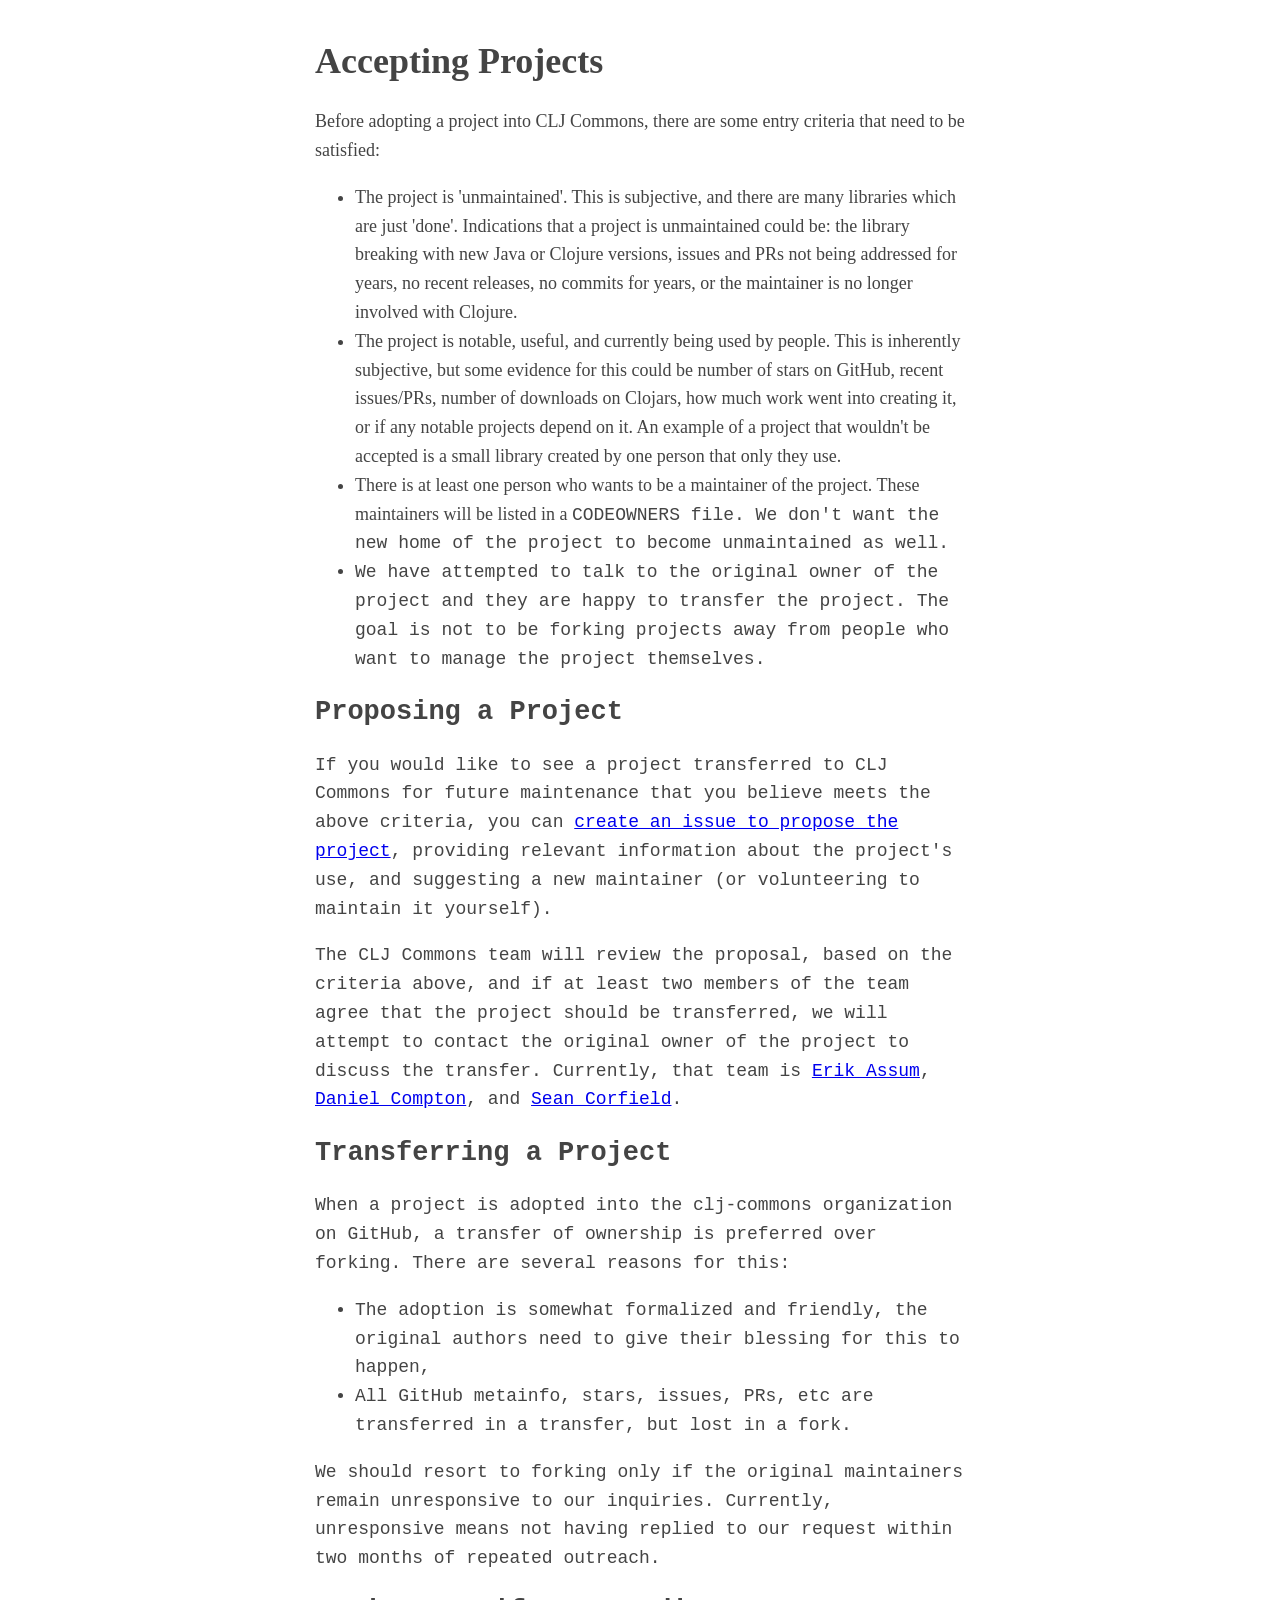
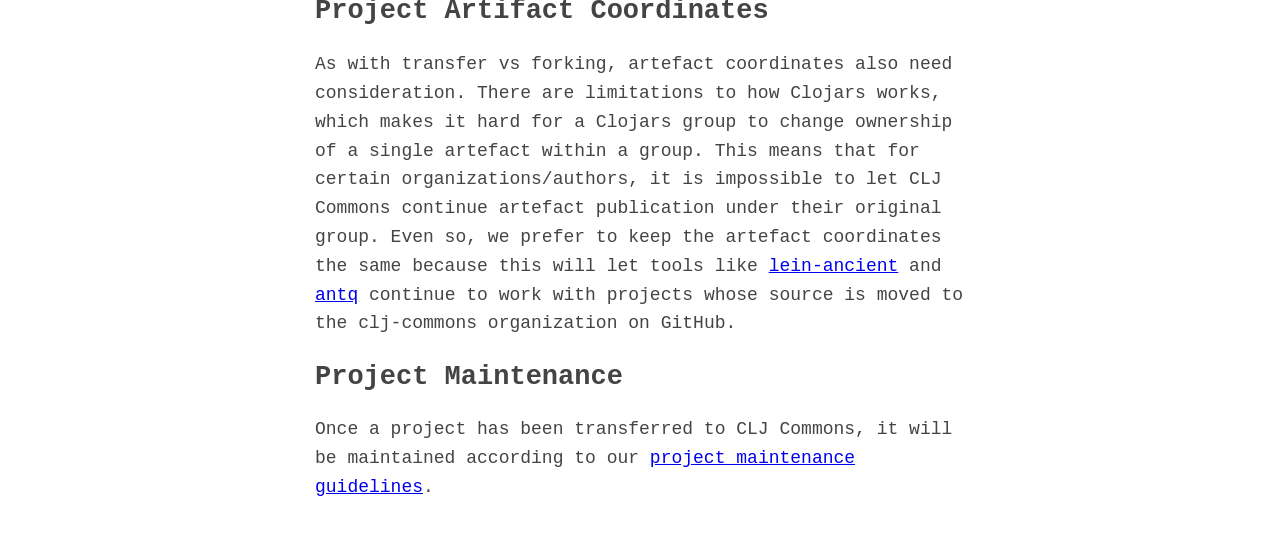
==== accepting-projects.html @ 5a81a06d "draft accepting/maintaining pages" ====
<head>
    <style type="text/css">
        body {
            margin: 40px auto;
            max-width: 650px;
            line-height: 1.6;
            font-size: 18px;
            color: #444;
            padding: 0 10px
        }

        h1,
        h2,
        h3 {
            line-height: 1.2
        }
    </style>
</head>

<body>
    <h1>Accepting Projects</h1>

<p>Before adopting a project into CLJ Commons, there are some entry criteria that need to be satisfied:</p>

<ul>
<li>The project is 'unmaintained'. This is subjective, and there are many libraries which are just 'done'. Indications that a project is unmaintained could be: the library breaking with new Java or Clojure versions, issues and PRs not being addressed for years, no recent releases, no commits for years, or the maintainer is no longer involved with Clojure.</li>
<li>The project is notable, useful, and currently being used by people. This is inherently subjective, but some evidence for this could be number of stars on GitHub, recent issues/PRs, number of downloads on Clojars, how much work went into creating it, or if any notable projects depend on it. An example of a project that wouldn't be accepted is a small library created by one person that only they use.</li>
<li>There is at least one person who wants to be a maintainer of the project. These maintainers will be listed in a <code>CODEOWNERS<code> file. We don't want the new home of the project to become unmaintained as well.</li>
<li>We have attempted to talk to the original owner of the project and they are happy to transfer the project. The goal is not to be forking projects away from people who want to manage the project themselves.</li>
</ul>

<h2>Proposing a Project</h2>

<p>If you would like to see a project transferred to CLJ Commons for future maintenance that you believe meets the above criteria, you can <a href="https://github.com/clj-commons/meta/issues">create an issue to propose the project</a>, providing relevant information about the project's use, and suggesting a new maintainer (or volunteering to maintain it yourself).</p>

<p>The CLJ Commons team will review the proposal, based on the criteria above, and if at least two members of the team agree that the project should be transferred, we will attempt to contact the original owner of the project to discuss the transfer. Currently, that team is <a href="https://github.com/slipset">Erik Assum</a>, <a href="https://github.com/danielcompton">Daniel Compton</a>, and <a href="https://github.com/seancorfield">Sean Corfield</a>.</p>

<h2>Transferring a Project</h2>

<p>When a project is adopted into the <code>clj-commons</code> organization on GitHub, a transfer of ownership is preferred over forking.
 There are several reasons for this:</p>
<ul>
<li>The adoption is somewhat formalized and friendly, the original authors need to give their blessing for
 this to happen,</li>
<li>All GitHub metainfo, stars, issues, PRs, etc are transferred in a transfer, but lost in a fork.</li>
</ul>
<p>We should resort to forking only if the original maintainers remain unresponsive to our inquiries.
 Currently, unresponsive means not having replied to our request within two months of repeated outreach.</p>

 <h2>Project Artifact Coordinates</h2>

 <p>As with transfer vs forking, artefact coordinates also need consideration. There are limitations to
 how Clojars works, which makes it hard for a Clojars group to change ownership of a single artefact
 within a group. This means that for certain organizations/authors, it is impossible to let CLJ Commons
 continue artefact publication under their original group. Even so, we prefer to keep the artefact coordinates the same
 because this will let tools like <a href="https://github.com/xsc/lein-ancient">lein-ancient</a> and <a href="https://github.com/liquidz/antq">antq</a> continue to work
 with projects whose source is moved to the <code>clj-commons</code> organization on GitHub.
</p>

<h2>Project Maintenance</h2>

<p>Once a project has been transferred to CLJ Commons, it will be maintained according to our <a href="https://clj-commons.org/maintaining-projects.html">project maintenance guidelines</a>.</p>

</body>
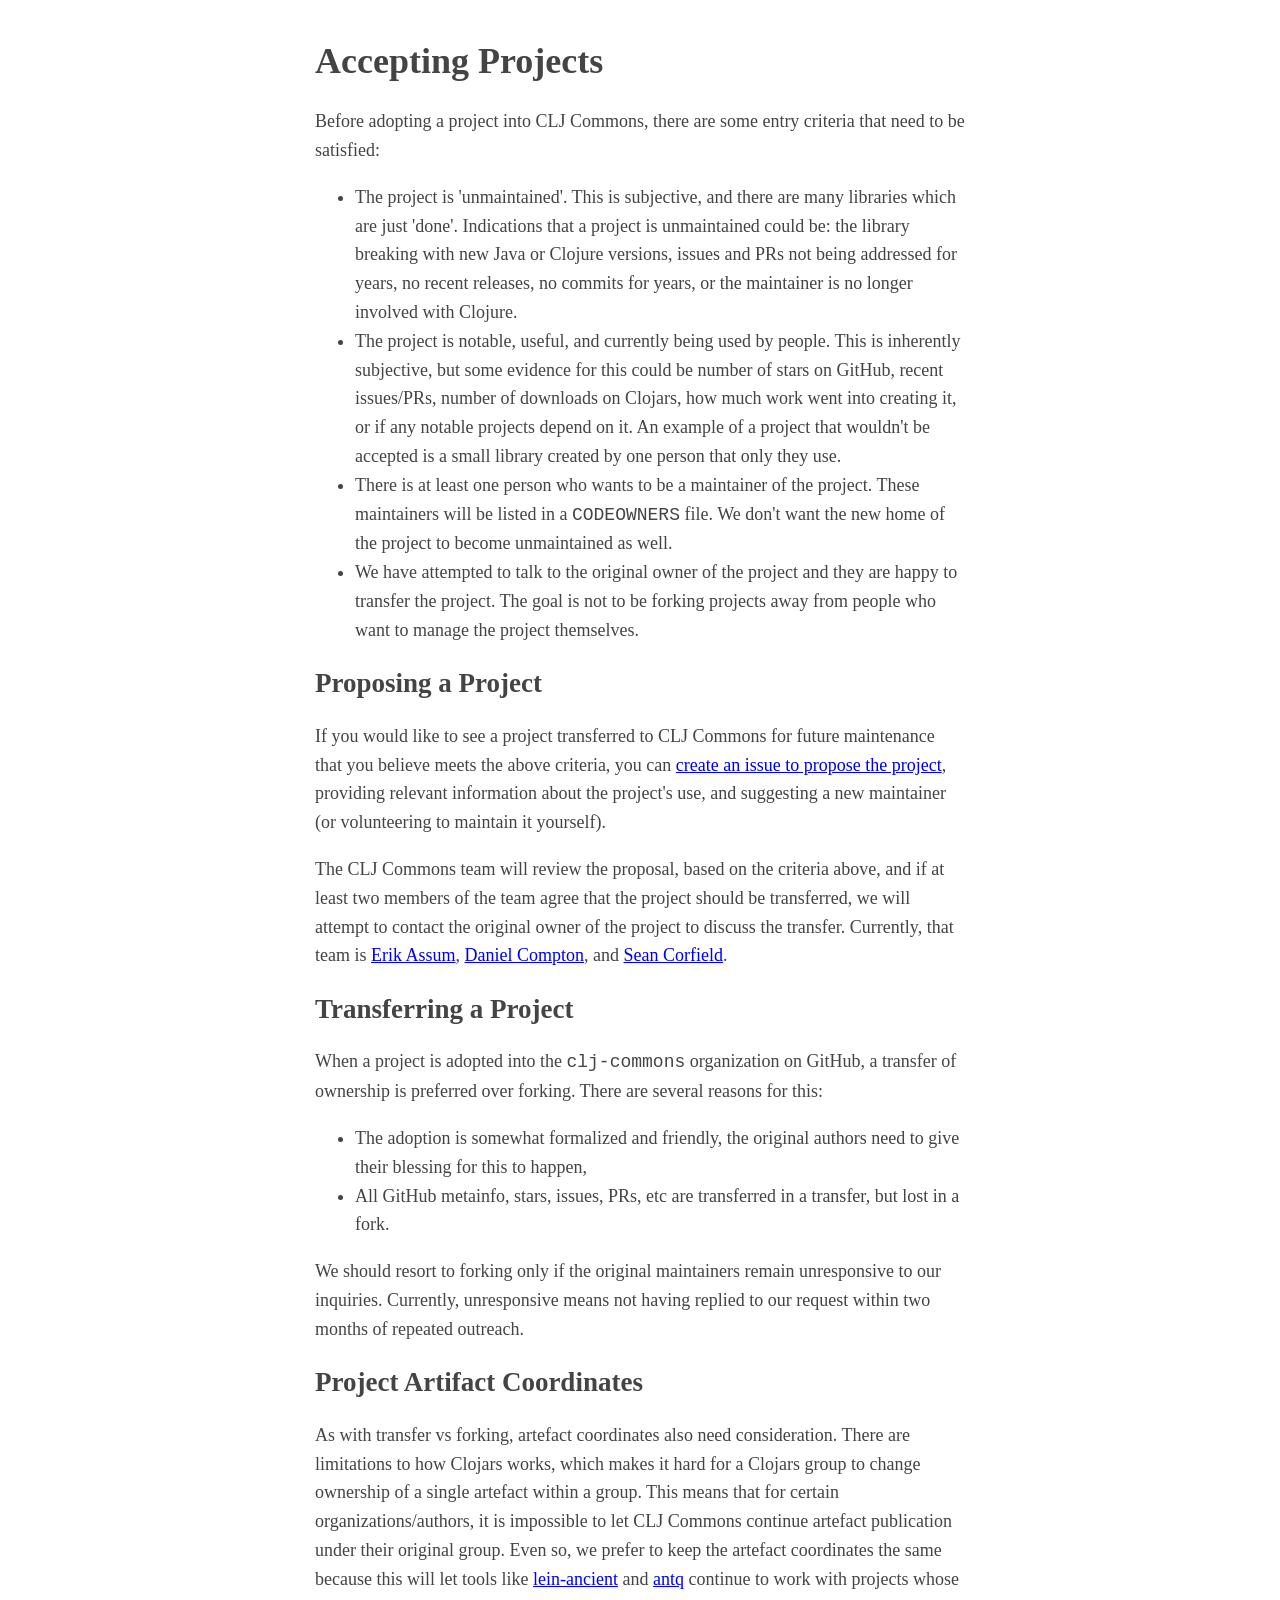
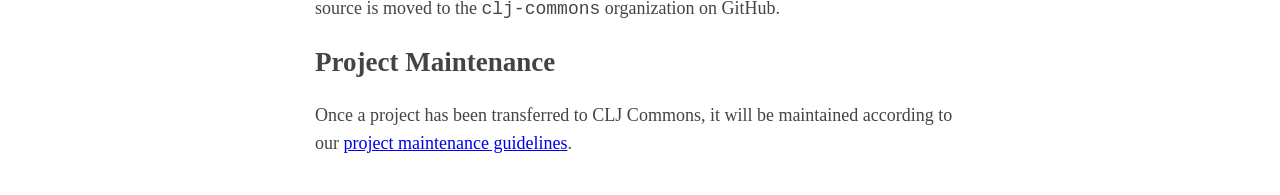
==== commit 64657a62: "fix formatting" ====
--- a/accepting-projects.html
+++ b/accepting-projects.html
@@ -25,7 +25,7 @@
 <ul>
 <li>The project is 'unmaintained'. This is subjective, and there are many libraries which are just 'done'. Indications that a project is unmaintained could be: the library breaking with new Java or Clojure versions, issues and PRs not being addressed for years, no recent releases, no commits for years, or the maintainer is no longer involved with Clojure.</li>
 <li>The project is notable, useful, and currently being used by people. This is inherently subjective, but some evidence for this could be number of stars on GitHub, recent issues/PRs, number of downloads on Clojars, how much work went into creating it, or if any notable projects depend on it. An example of a project that wouldn't be accepted is a small library created by one person that only they use.</li>
-<li>There is at least one person who wants to be a maintainer of the project. These maintainers will be listed in a <code>CODEOWNERS<code> file. We don't want the new home of the project to become unmaintained as well.</li>
+<li>There is at least one person who wants to be a maintainer of the project. These maintainers will be listed in a <code>CODEOWNERS</code> file. We don't want the new home of the project to become unmaintained as well.</li>
 <li>We have attempted to talk to the original owner of the project and they are happy to transfer the project. The goal is not to be forking projects away from people who want to manage the project themselves.</li>
 </ul>
 
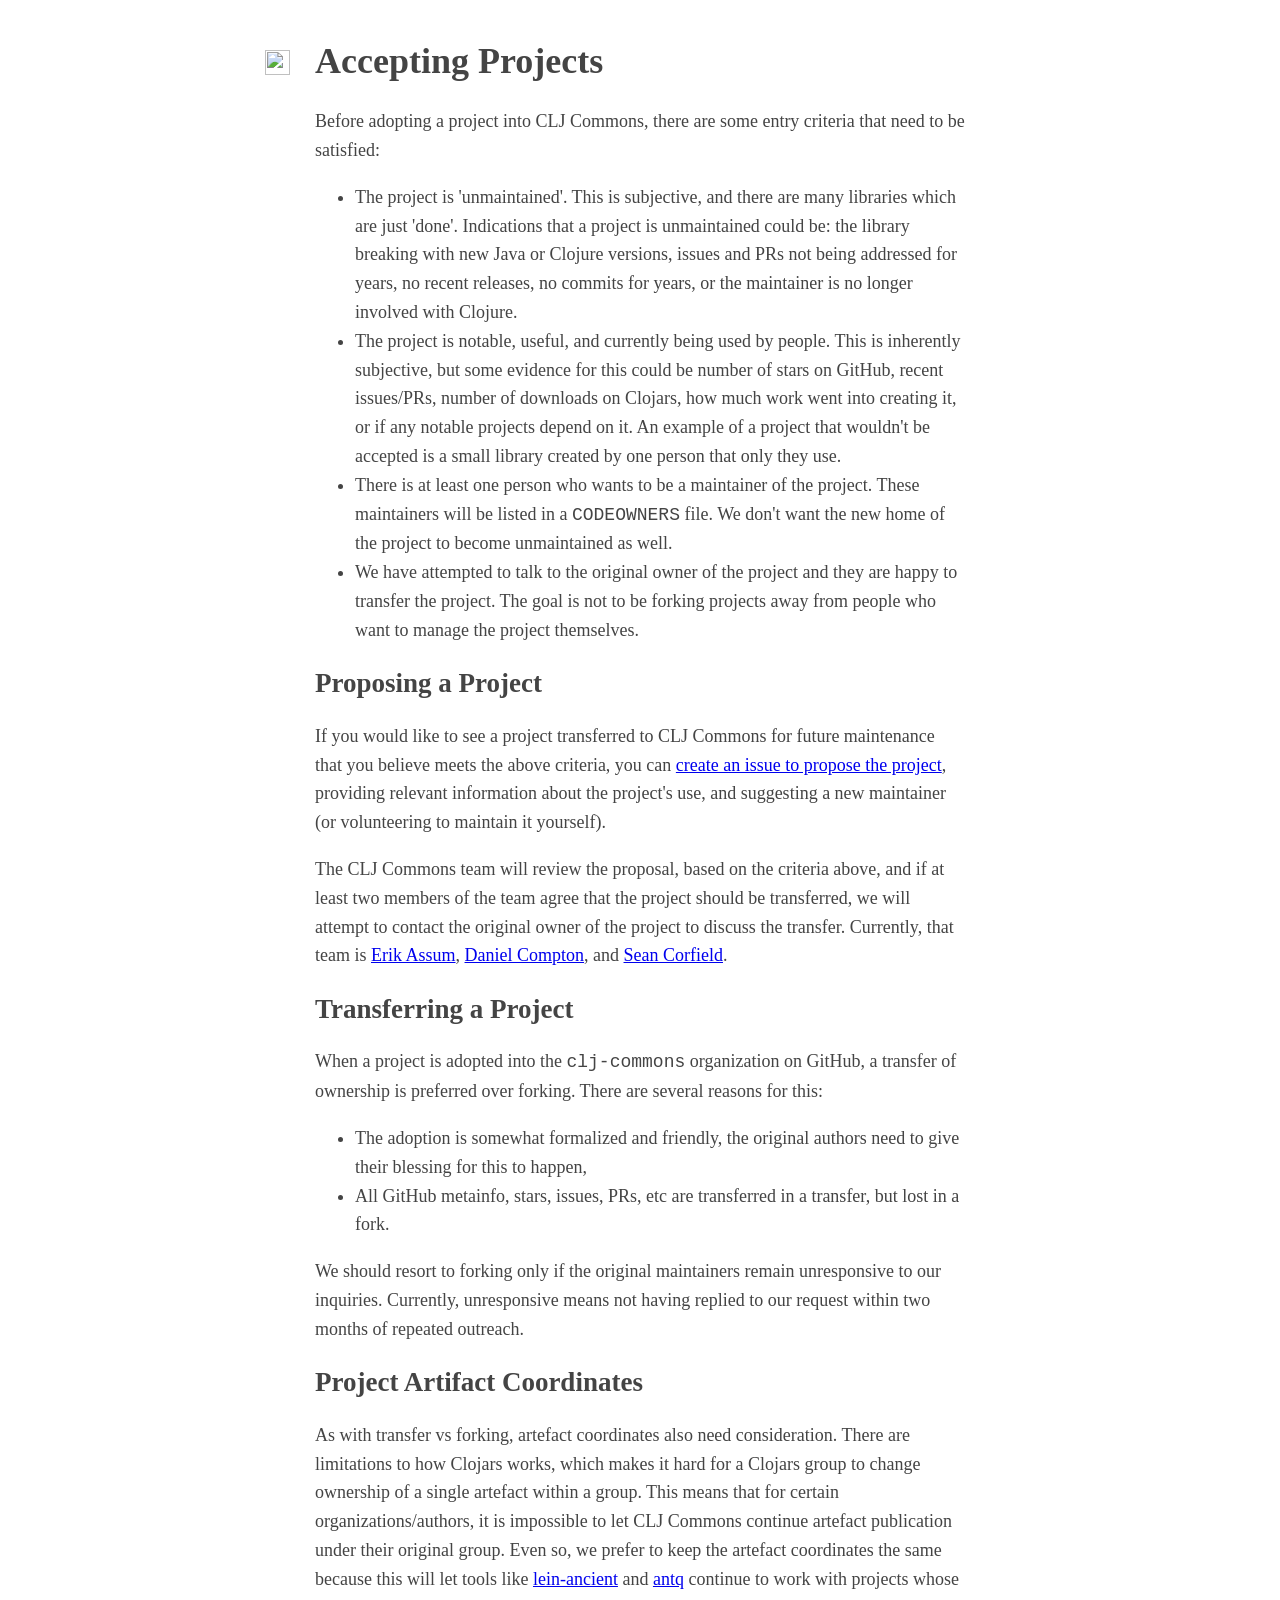
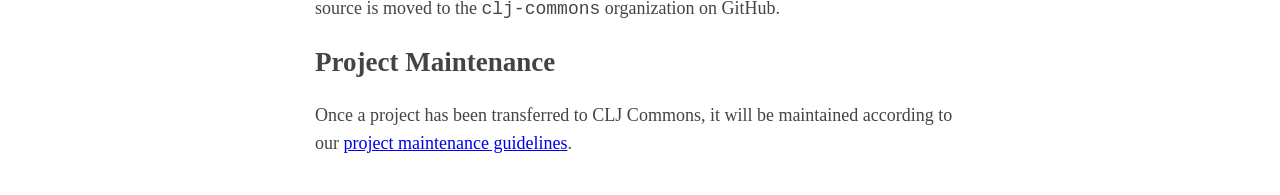
==== commit 2be38336: "add logo/home "button" to all pages" ====
--- a/accepting-projects.html
+++ b/accepting-projects.html
@@ -14,10 +14,23 @@
         h3 {
             line-height: 1.2
         }
+        .logo {
+          margin: 10px 0px 0px -50px;
+          float: left;
+        }
+        .logo img {
+          height: 25px; width: 25px;
+        }
     </style>
 </head>
 
 <body>
+    <div class="logo"
+        ><a href="https://clj-commons.org/"
+        title="CLJ Commons (Home)"><img
+        alt="CLJ Commons Logo"
+        src="https://clj-commons.org/logo.png"></a></div>
+
     <h1>Accepting Projects</h1>
 
 <p>Before adopting a project into CLJ Commons, there are some entry criteria that need to be satisfied:</p>
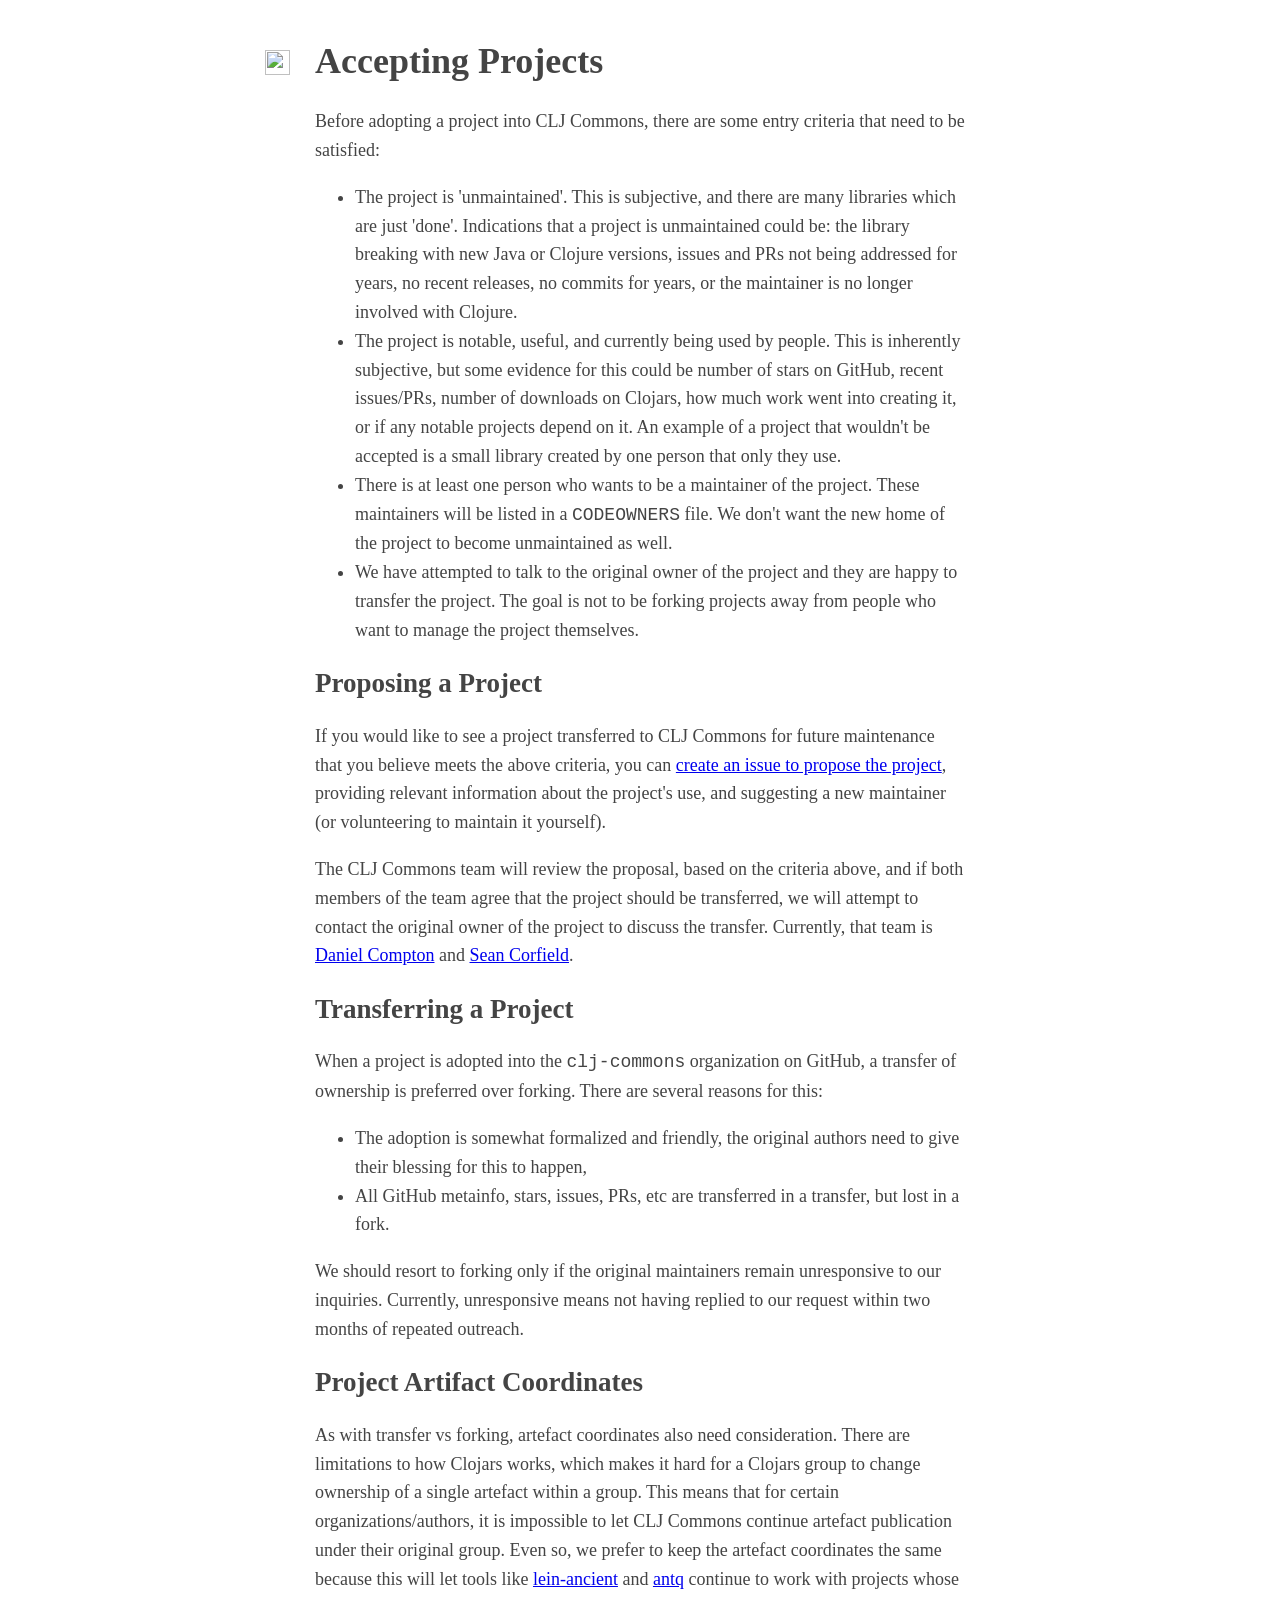
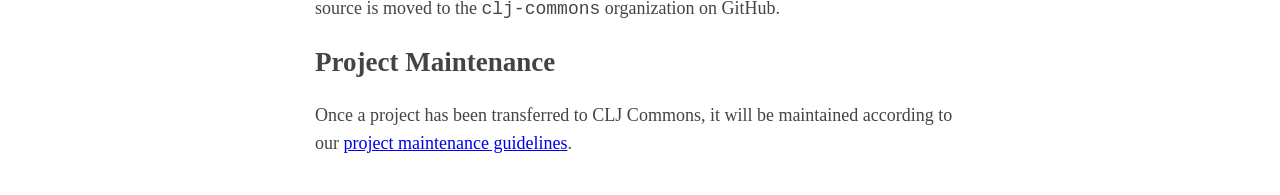
==== commit f939a1a2: "update team members Signed-off-by: Sean Corfield <sean@corfield.org>" ====
--- a/accepting-projects.html
+++ b/accepting-projects.html
@@ -46,7 +46,7 @@
 
 <p>If you would like to see a project transferred to CLJ Commons for future maintenance that you believe meets the above criteria, you can <a href="https://github.com/clj-commons/meta/issues">create an issue to propose the project</a>, providing relevant information about the project's use, and suggesting a new maintainer (or volunteering to maintain it yourself).</p>
 
-<p>The CLJ Commons team will review the proposal, based on the criteria above, and if at least two members of the team agree that the project should be transferred, we will attempt to contact the original owner of the project to discuss the transfer. Currently, that team is <a href="https://github.com/slipset">Erik Assum</a>, <a href="https://github.com/danielcompton">Daniel Compton</a>, and <a href="https://github.com/seancorfield">Sean Corfield</a>.</p>
+<p>The CLJ Commons team will review the proposal, based on the criteria above, and if both members of the team agree that the project should be transferred, we will attempt to contact the original owner of the project to discuss the transfer. Currently, that team is <a href="https://github.com/danielcompton">Daniel Compton</a> and <a href="https://github.com/seancorfield">Sean Corfield</a>.</p>
 
 <h2>Transferring a Project</h2>
 
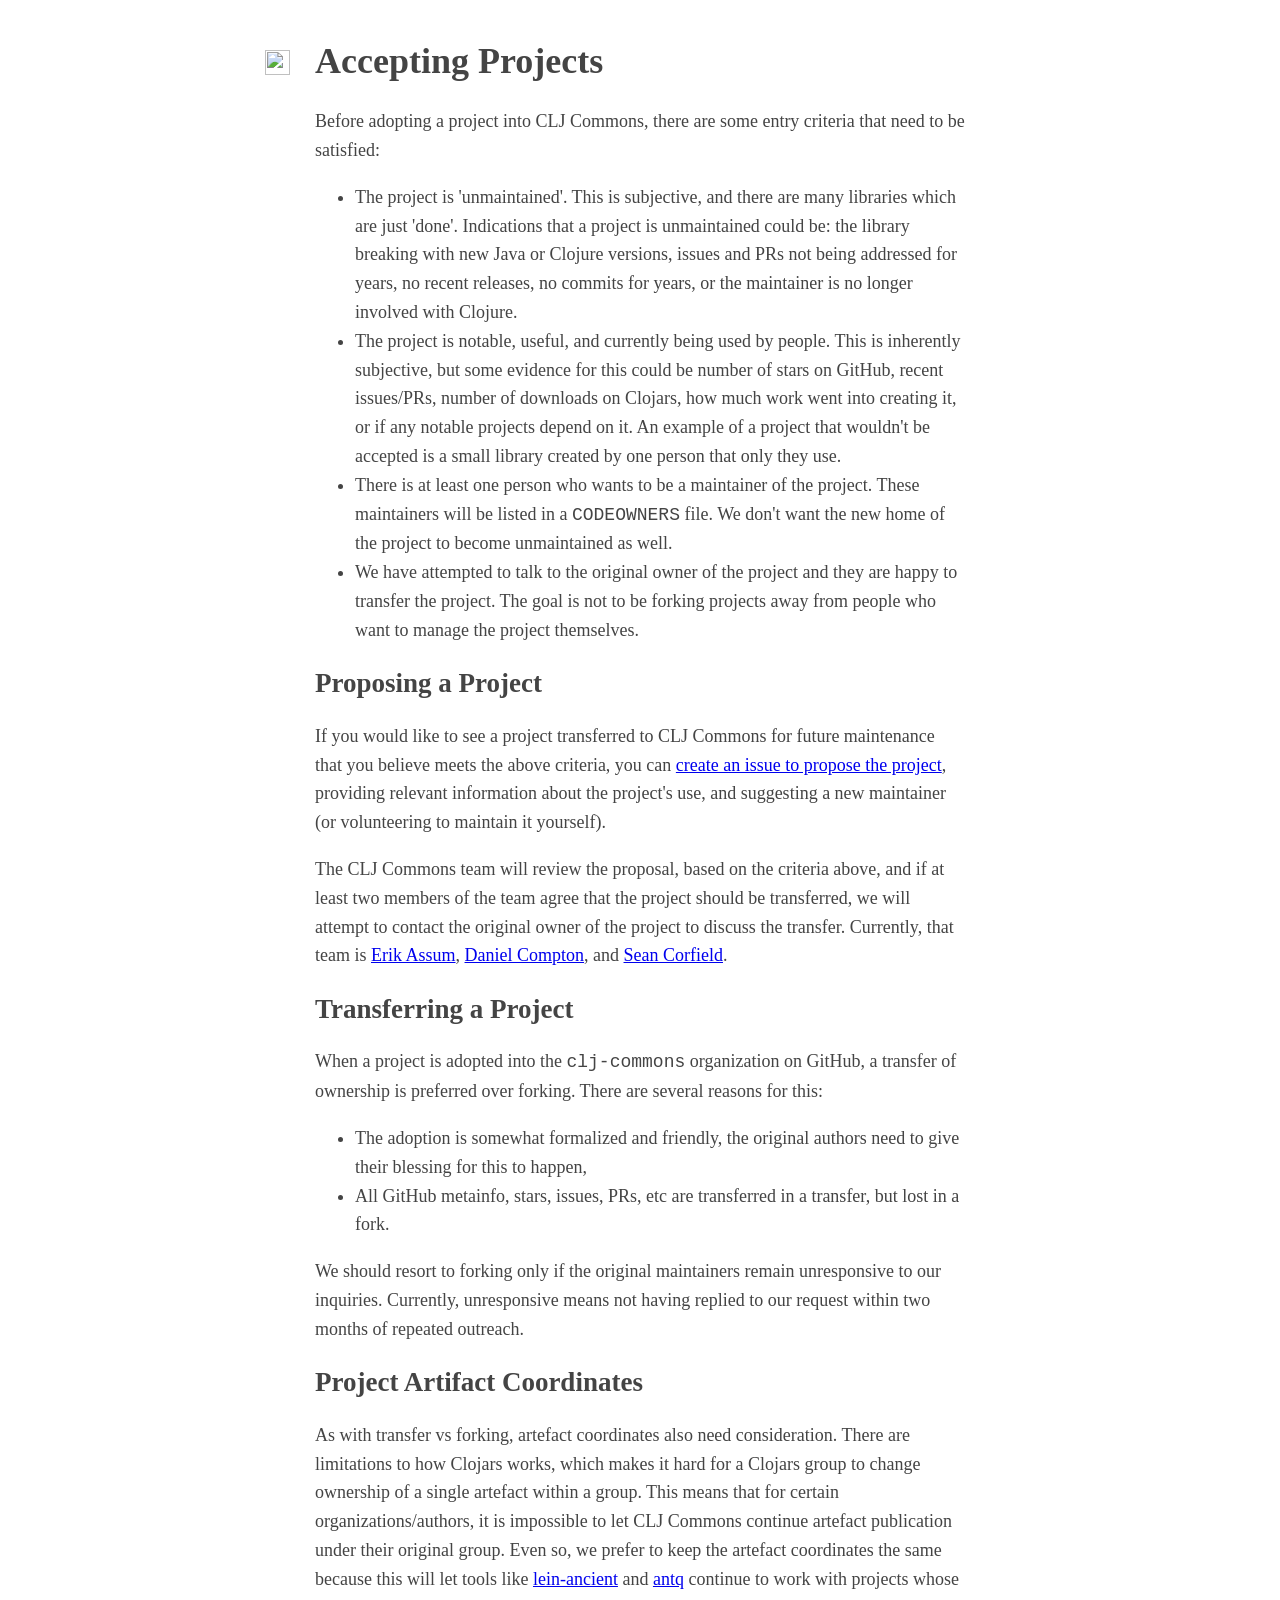
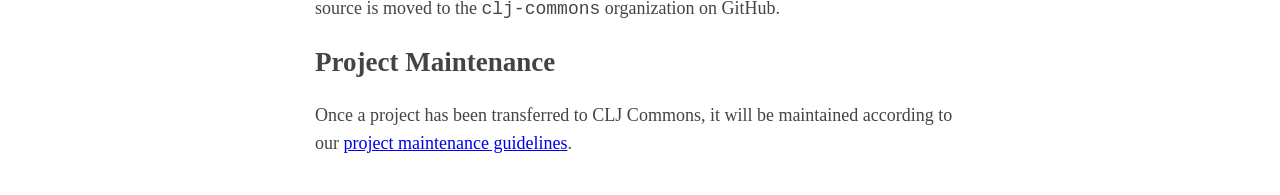
==== commit 1a61d44c: "Revert "update team members" This reverts commit f939a1a296cd28f2ffa8b3979442a7a96f3d7fb7." ====
--- a/accepting-projects.html
+++ b/accepting-projects.html
@@ -46,7 +46,7 @@
 
 <p>If you would like to see a project transferred to CLJ Commons for future maintenance that you believe meets the above criteria, you can <a href="https://github.com/clj-commons/meta/issues">create an issue to propose the project</a>, providing relevant information about the project's use, and suggesting a new maintainer (or volunteering to maintain it yourself).</p>
 
-<p>The CLJ Commons team will review the proposal, based on the criteria above, and if both members of the team agree that the project should be transferred, we will attempt to contact the original owner of the project to discuss the transfer. Currently, that team is <a href="https://github.com/danielcompton">Daniel Compton</a> and <a href="https://github.com/seancorfield">Sean Corfield</a>.</p>
+<p>The CLJ Commons team will review the proposal, based on the criteria above, and if at least two members of the team agree that the project should be transferred, we will attempt to contact the original owner of the project to discuss the transfer. Currently, that team is <a href="https://github.com/slipset">Erik Assum</a>, <a href="https://github.com/danielcompton">Daniel Compton</a>, and <a href="https://github.com/seancorfield">Sean Corfield</a>.</p>
 
 <h2>Transferring a Project</h2>
 
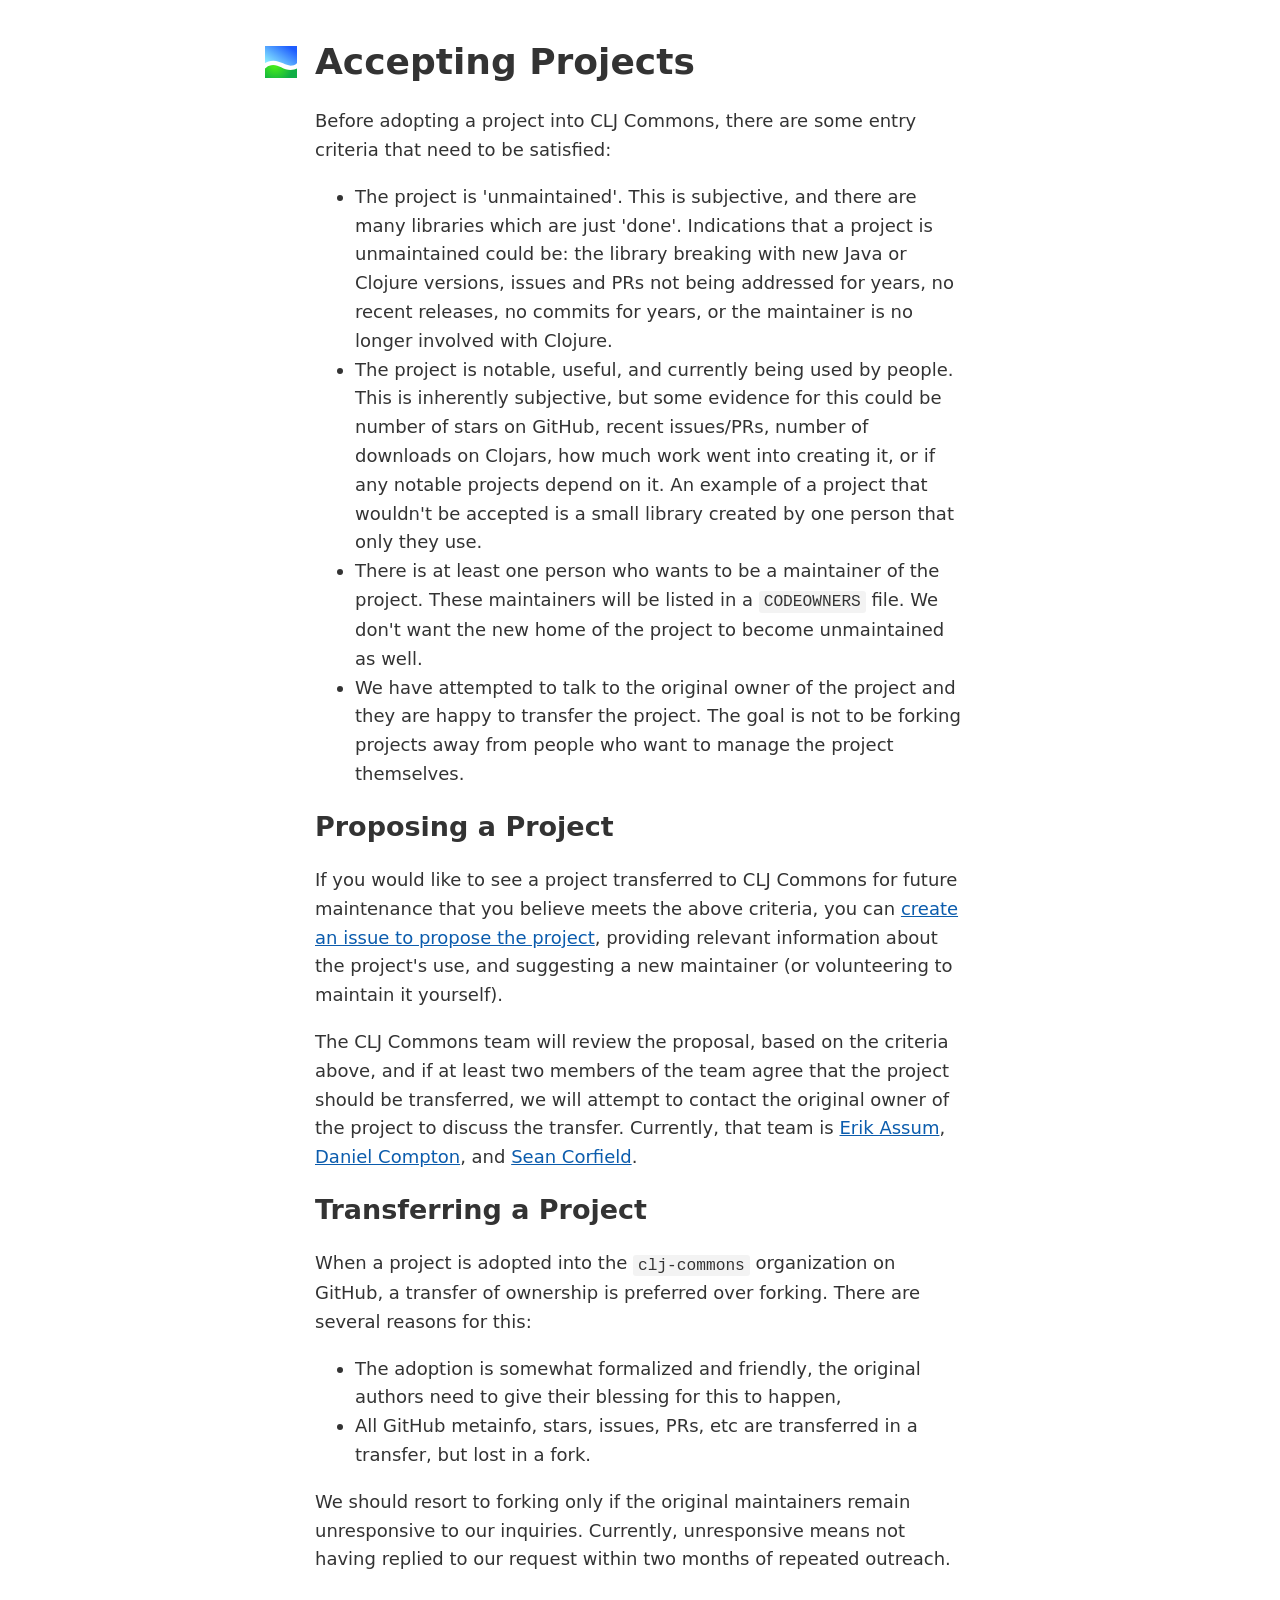
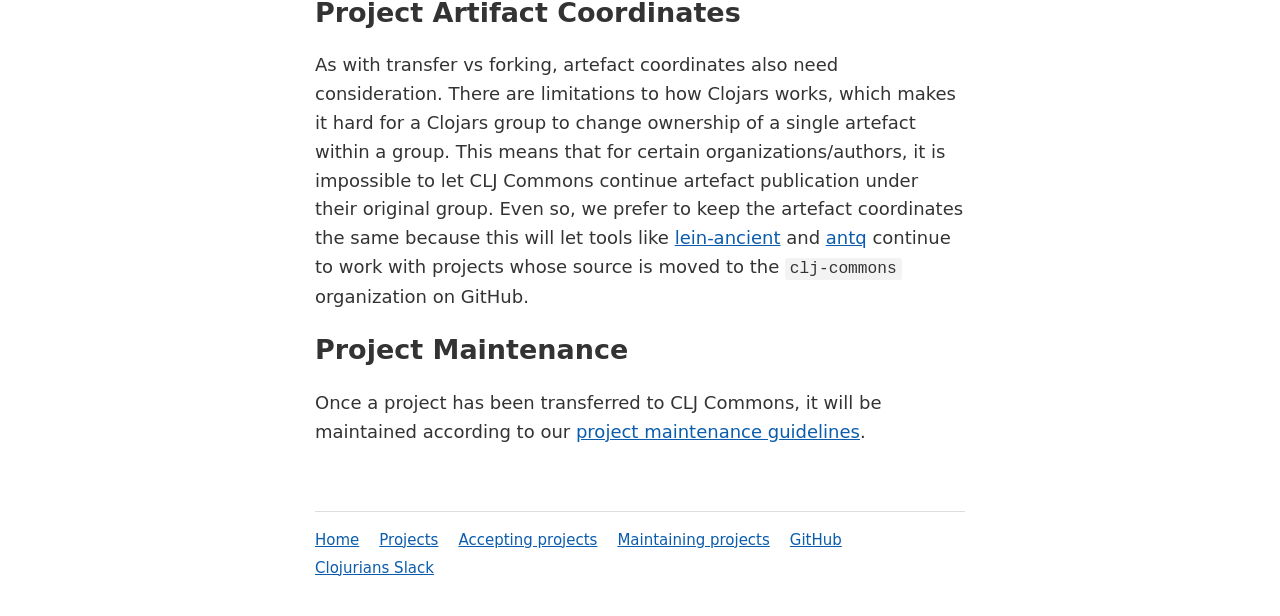
==== commit 43012b88: "Update styles, add common footer" ====
--- a/accepting-projects.html
+++ b/accepting-projects.html
@@ -1,27 +1,11 @@
+<!DOCTYPE html>
+<html lang="en">
 <head>
-    <style type="text/css">
-        body {
-            margin: 40px auto;
-            max-width: 650px;
-            line-height: 1.6;
-            font-size: 18px;
-            color: #444;
-            padding: 0 10px
-        }
-
-        h1,
-        h2,
-        h3 {
-            line-height: 1.2
-        }
-        .logo {
-          margin: 10px 0px 0px -50px;
-          float: left;
-        }
-        .logo img {
-          height: 25px; width: 25px;
-        }
-    </style>
+    <meta charset="utf-8">
+    <meta name="viewport" content="width=device-width, initial-scale=1">
+    <title>Accepting Projects · CLJ Commons</title>
+    <link rel="stylesheet" href="/style.css">
+    <link rel="icon" href="/logo.svg" type="image/svg+xml">
 </head>
 
 <body>
@@ -29,7 +13,7 @@
         ><a href="https://clj-commons.org/"
         title="CLJ Commons (Home)"><img
         alt="CLJ Commons Logo"
-        src="https://clj-commons.org/logo.png"></a></div>
+        src="/logo.svg"></a></div>
 
     <h1>Accepting Projects</h1>
 
@@ -73,5 +57,15 @@
 <h2>Project Maintenance</h2>
 
 <p>Once a project has been transferred to CLJ Commons, it will be maintained according to our <a href="https://clj-commons.org/maintaining-projects.html">project maintenance guidelines</a>.</p>
-
+    <footer>
+        <nav>
+            <a href="/">Home</a>
+            <a href="/projects.html">Projects</a>
+            <a href="/accepting-projects.html">Accepting projects</a>
+            <a href="/maintaining-projects.html">Maintaining projects</a>
+            <a href="https://github.com/clj-commons">GitHub</a>
+            <a href="http://clojurians.net">Clojurians Slack</a>
+        </nav>
+    </footer>
 </body>
+</html>
--- a/style.css
+++ b/style.css
@@ -0,0 +1,80 @@
+:root {
+  color-scheme: light dark;
+  --text: #333;
+  --muted: #666;
+  --rule: #ddd;
+  --link: #0b5cad;
+  --bg: #fff;
+  --code-bg: #f3f3f3;
+}
+
+@media (prefers-color-scheme: dark) {
+  :root {
+    --text: #ddd;
+    --muted: #999;
+    --rule: #333;
+    --link: #79b8ff;
+    --bg: #161616;
+    --code-bg: #262626;
+  }
+}
+
+body {
+  margin: 40px auto;
+  max-width: 650px;
+  padding: 0 16px;
+  font-family: system-ui, -apple-system, "Segoe UI", Roboto, sans-serif;
+  font-size: 18px;
+  line-height: 1.6;
+  color: var(--text);
+  background: var(--bg);
+}
+
+h1, h2, h3 {
+  line-height: 1.2;
+}
+
+a {
+  color: var(--link);
+}
+
+code {
+  font-family: ui-monospace, SFMono-Regular, Menlo, Consolas, monospace;
+  font-size: 0.9em;
+  background: var(--code-bg);
+  padding: 0.1em 0.3em;
+  border-radius: 3px;
+}
+
+.logo {
+  float: left;
+  margin: 6px 0 0 -50px;
+}
+
+.logo img {
+  display: block;
+  width: 32px;
+  height: 32px;
+}
+
+/* Not enough room in the left margin: put the logo above the heading. */
+@media (max-width: 760px) {
+  .logo {
+    float: none;
+    margin: 0 0 12px;
+  }
+}
+
+footer {
+  margin-top: 64px;
+  padding-top: 16px;
+  border-top: 1px solid var(--rule);
+  font-size: 15px;
+  color: var(--muted);
+}
+
+footer nav {
+  display: flex;
+  flex-wrap: wrap;
+  gap: 4px 20px;
+}
